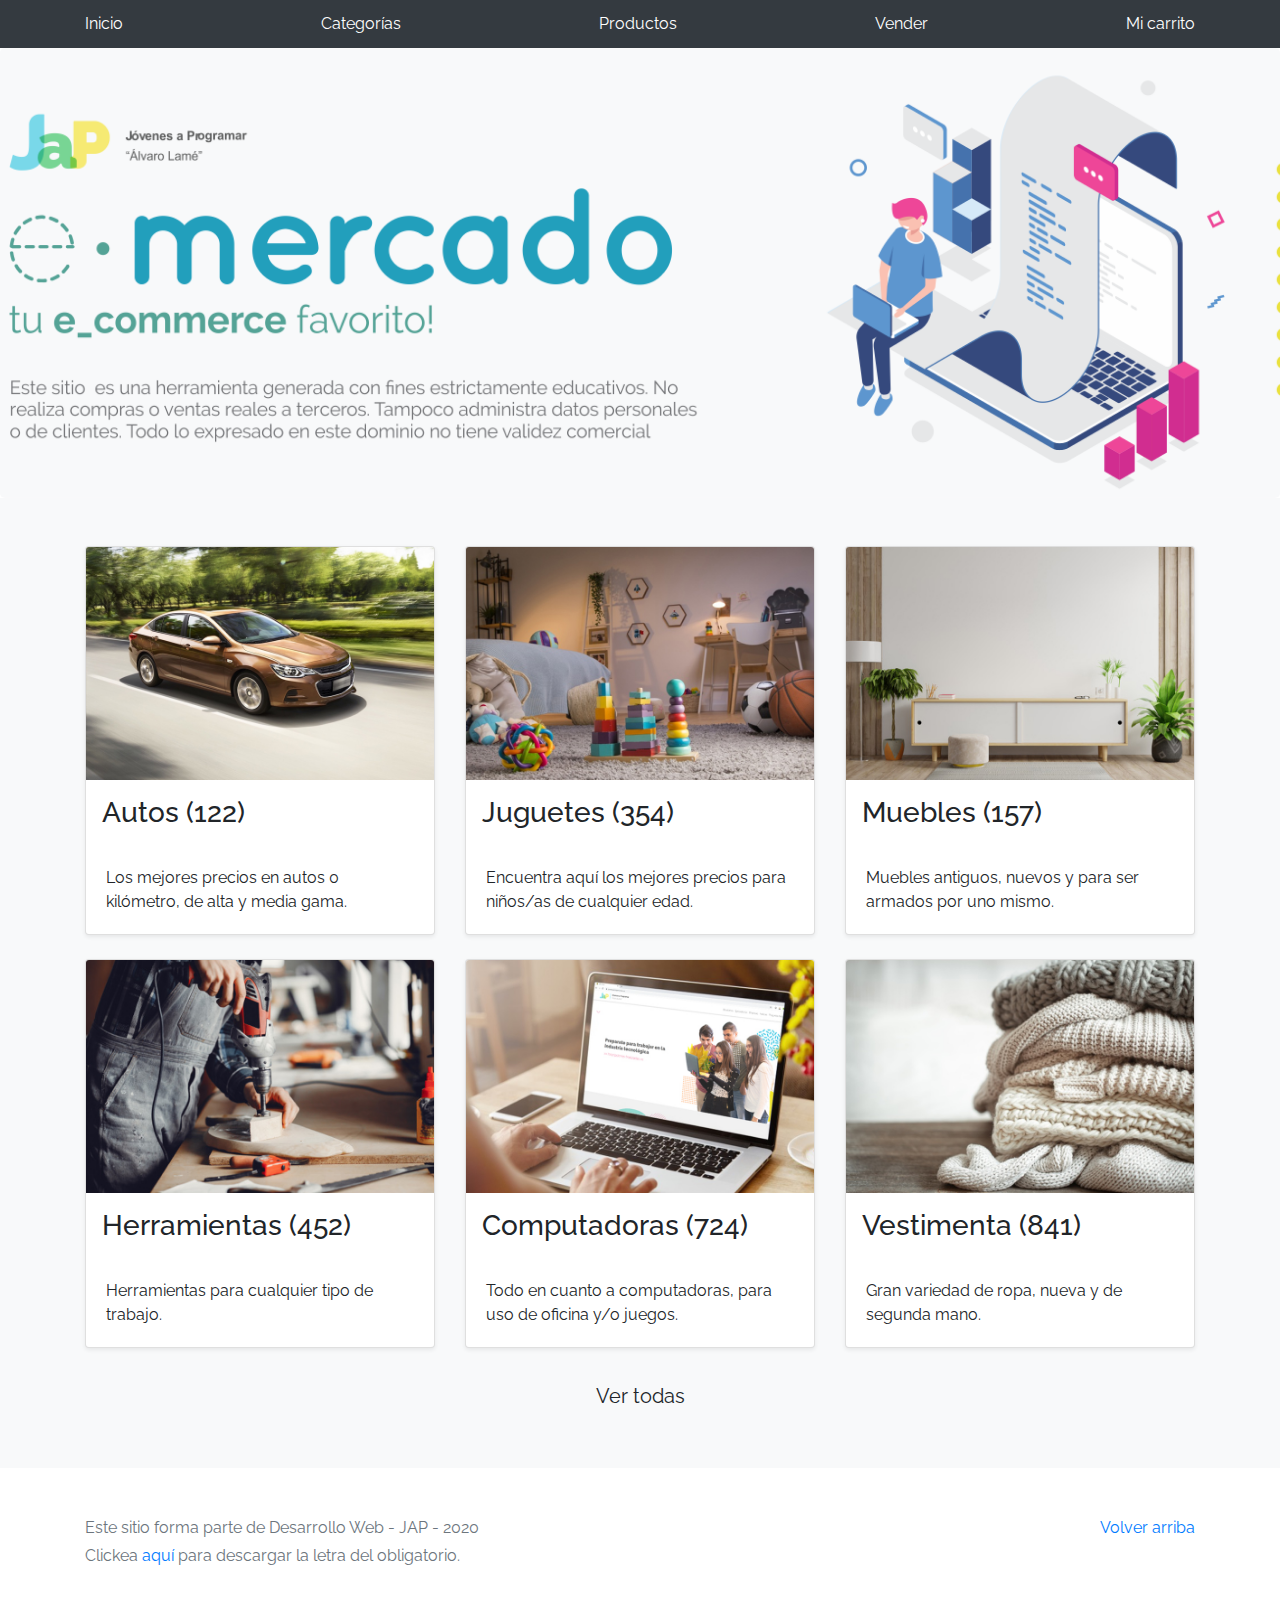
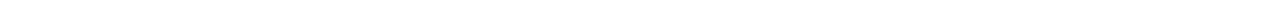
==== index.html @ 4fece2ce "1commit" ====
<!DOCTYPE html>
<!-- saved from url=(0049)https://getbootstrap.com/docs/4.3/examples/album/ -->
<html lang="en">
  <head>
    <meta http-equiv="Content-Type" content="text/html; charset=UTF-8">
    <meta name="viewport" content="width=device-width, initial-scale=1, shrink-to-fit=no">
    <meta name="description" content="">
    <title>eMercado - Todo lo que busques está aquí</title>

    <link rel="canonical" href="https://getbootstrap.com/docs/4.3/examples/album/">
    <link href="https://fonts.googleapis.com/css?family=Raleway:300,300i,400,400i,700,700i,900,900i" rel="stylesheet">
    <!-- Bootstrap core CSS -->
    <link href="css/bootstrap.min.css" rel="stylesheet">
    <link href="css/styles.css" rel="stylesheet">
  </head>
  <body>
    <nav class="site-header sticky-top py-1 bg-dark">
      <div class="container d-flex flex-column flex-md-row justify-content-between">
        <a class="py-2 d-none d-md-inline-block" href="index.html">Inicio</a>
        <a class="py-2 d-none d-md-inline-block" href="categories.html">Categorías</a>
        <a class="py-2 d-none d-md-inline-block" href="products.html">Productos</a>
        <a class="py-2 d-none d-md-inline-block" href="sell.html">Vender</a>
        <a class="py-2 d-none d-md-inline-block" href="cart.html">Mi carrito</a>
      </div>
    </nav>
    <main role="main">
      <section class="jumbotron text-center">
        <div class="m-5">
          <h1></h1>
        </div>
      </section>
      <div class="album py-5 bg-light">
        <div class="container">
          <div class="row">
            <div class="col-md-4">
              <a href="categories.html" class="card mb-4 shadow-sm custom-card">
                <img class="bd-placeholder-img card-img-top"  src="img/cat1.jpg">
                <h3 class="m-3">Autos (122)</h3>
                <div class="card-body">
                  <p class="card-text">Los mejores precios en autos 0 kilómetro, de alta y media gama.</p>
                </div>
              </a>
            </div>
            <div class="col-md-4">
                <a href="categories.html" class="card mb-4 shadow-sm custom-card">
                  <img class="bd-placeholder-img card-img-top" src="img/cat2.jpg">
                  <h3 class="m-3">Juguetes (354)</h3>
                  <div class="card-body">
                    <p class="card-text">Encuentra aquí los mejores precios para niños/as de cualquier edad.</p>
                  </div>
                </a>
            </div>
            <div class="col-md-4">
                <a href="categories.html" class="card mb-4 shadow-sm custom-card">
                  <img class="bd-placeholder-img card-img-top" src="img/cat3.jpg">
                  <h3 class="m-3">Muebles (157)</h3>
                  <div class="card-body">
                    <p class="card-text">Muebles antiguos, nuevos y para ser armados por uno mismo.</p>
                  </div>
                </a>
            </div>
            <div class="col-md-4">
                <a href="categories.html" class="card mb-4 shadow-sm custom-card">
                  <img class="bd-placeholder-img card-img-top" src="img/cat4.jpg">
                  <h3 class="m-3">Herramientas (452)</h3>
                  <div class="card-body">
                    <p class="card-text">Herramientas para cualquier tipo de trabajo.</p>
                  </div>
                </a>
            </div>
            <div class="col-md-4">
                <a href="categories.html" class="card mb-4 shadow-sm custom-card">
                  <img class="bd-placeholder-img card-img-top" src="img/cat5.jpg">
                  <h3 class="m-3">Computadoras (724)</h3>
                  <div class="card-body">
                    <p class="card-text">Todo en cuanto a computadoras, para uso de oficina y/o juegos.</p>
                  </div>
                </a>
            </div>
            <div class="col-md-4">
                <a href="categories.html" class="card mb-4 shadow-sm custom-card">
                  <img class="bd-placeholder-img card-img-top" src="img/cat6.jpg">
                  <h3 class="m-3">Vestimenta (841)</h3>
                  <div class="card-body">
                    <p class="card-text">Gran variedad de ropa, nueva y de segunda mano.</p>
                  </div>
                </a>
            </div>
          </div>
          <div class="row">
              <a type="button" class="btn btn-light btn-lg btn-block" href="categories.html">Ver todas</a>
          </div>
        </div>
      </div>
    </main>
    <footer class="text-muted">
      <div class="container">
        <p class="float-right">
          <a href="#">Volver arriba</a>
        </p>
        <p>Este sitio forma parte de Desarrollo Web - JAP - 2020</p>
        <p>Clickea <a target="_blank" href="Letra.pdf">aquí</a> para descargar la letra del obligatorio.</p>
      </div>
    </footer>
    <script src="js/jquery-3.4.1.min.js"></script>
    <script src="js/bootstrap.bundle.min.js"></script>
    <script src="js/init.js"></script>
  </body>
</html>
---- css/styles.css ----
.jumbotron, .card-body, .container, .site-header{
    font-family: 'Raleway', serif !important;
}

.jumbotron .display-4{
    font-weight: bold;
}

.jumbotron {
  height: 50vh;
  padding: 5em inherit;
  margin-bottom: 0;
  background-color: #53C0FB;
  background: url('../img/cover_back.png');
  background-size: cover;
  background-position: center;
  background-repeat: no-repeat;
  color: black;
  font-weight: bold;
}

@media (min-width: 768px) {
  .jumbotron {
    padding-top: 6rem;
    padding-bottom: 6rem;
  }
}

.jumbotron p:last-child {
  margin-bottom: 0;
}

.jumbotron-heading {
  font-weight: 300;
}

.jumbotron .container {
  max-width: 40rem;
  background-color: rgba(255, 255, 255, 0.5);
  border-radius: 10px;
  text-shadow: 1px 1px 2px grey;
}

.jumbotron .lead{
  font-size: 38px;
}

footer {
  padding-top: 3rem;
  padding-bottom: 3rem;
}

footer p {
  margin-bottom: .25rem;
}

.site-header a {
  color: white;
  transition: ease-in-out color .15s;
}

.light-text {
  color: white;
}

.site-header .dropdown-menu a {
  color: black;
}

.dropzone{
  border: 2px dashed #0087F7;
  border-radius: 5px;
  background: white;
}

.alert{
  position: fixed;
  top:80px;
  width: 50%;
  left: 50%;
  transform: translate(-50%, 0);
}

.lds-ring {
  display: inline-block;
  position: relative;
  width: 64px;
  height: 64px;
  top:50%;
  left: 50%;
}
.lds-ring div {
  box-sizing: border-box;
  display: block;
  position: absolute;
  width: 51px;
  height: 51px;
  margin: 6px;
  border: 6px solid #fff;
  border-radius: 50%;
  animation: lds-ring 1.2s cubic-bezier(0.5, 0, 0.5, 1) infinite;
  border-color: #fff transparent transparent transparent;
}
.lds-ring div:nth-child(1) {
  animation-delay: -0.45s;
}
.lds-ring div:nth-child(2) {
  animation-delay: -0.3s;
}
.lds-ring div:nth-child(3) {
  animation-delay: -0.15s;
}
@keyframes lds-ring {
  0% {
    transform: rotate(0deg);
  }
  100% {
    transform: rotate(360deg);
  }
}

#spinner-wrapper{
  position: fixed;
  background-color: rgba(0,0,0,0.5);
  width:100%;
  height: 100%;
  top:0;
  left:0;
  z-index: 1021;
  display: none;
}

a.custom-card,
a.custom-card:hover {
  color: inherit;
  text-decoration: inherit;
}

.checked {
  color: orange;
}
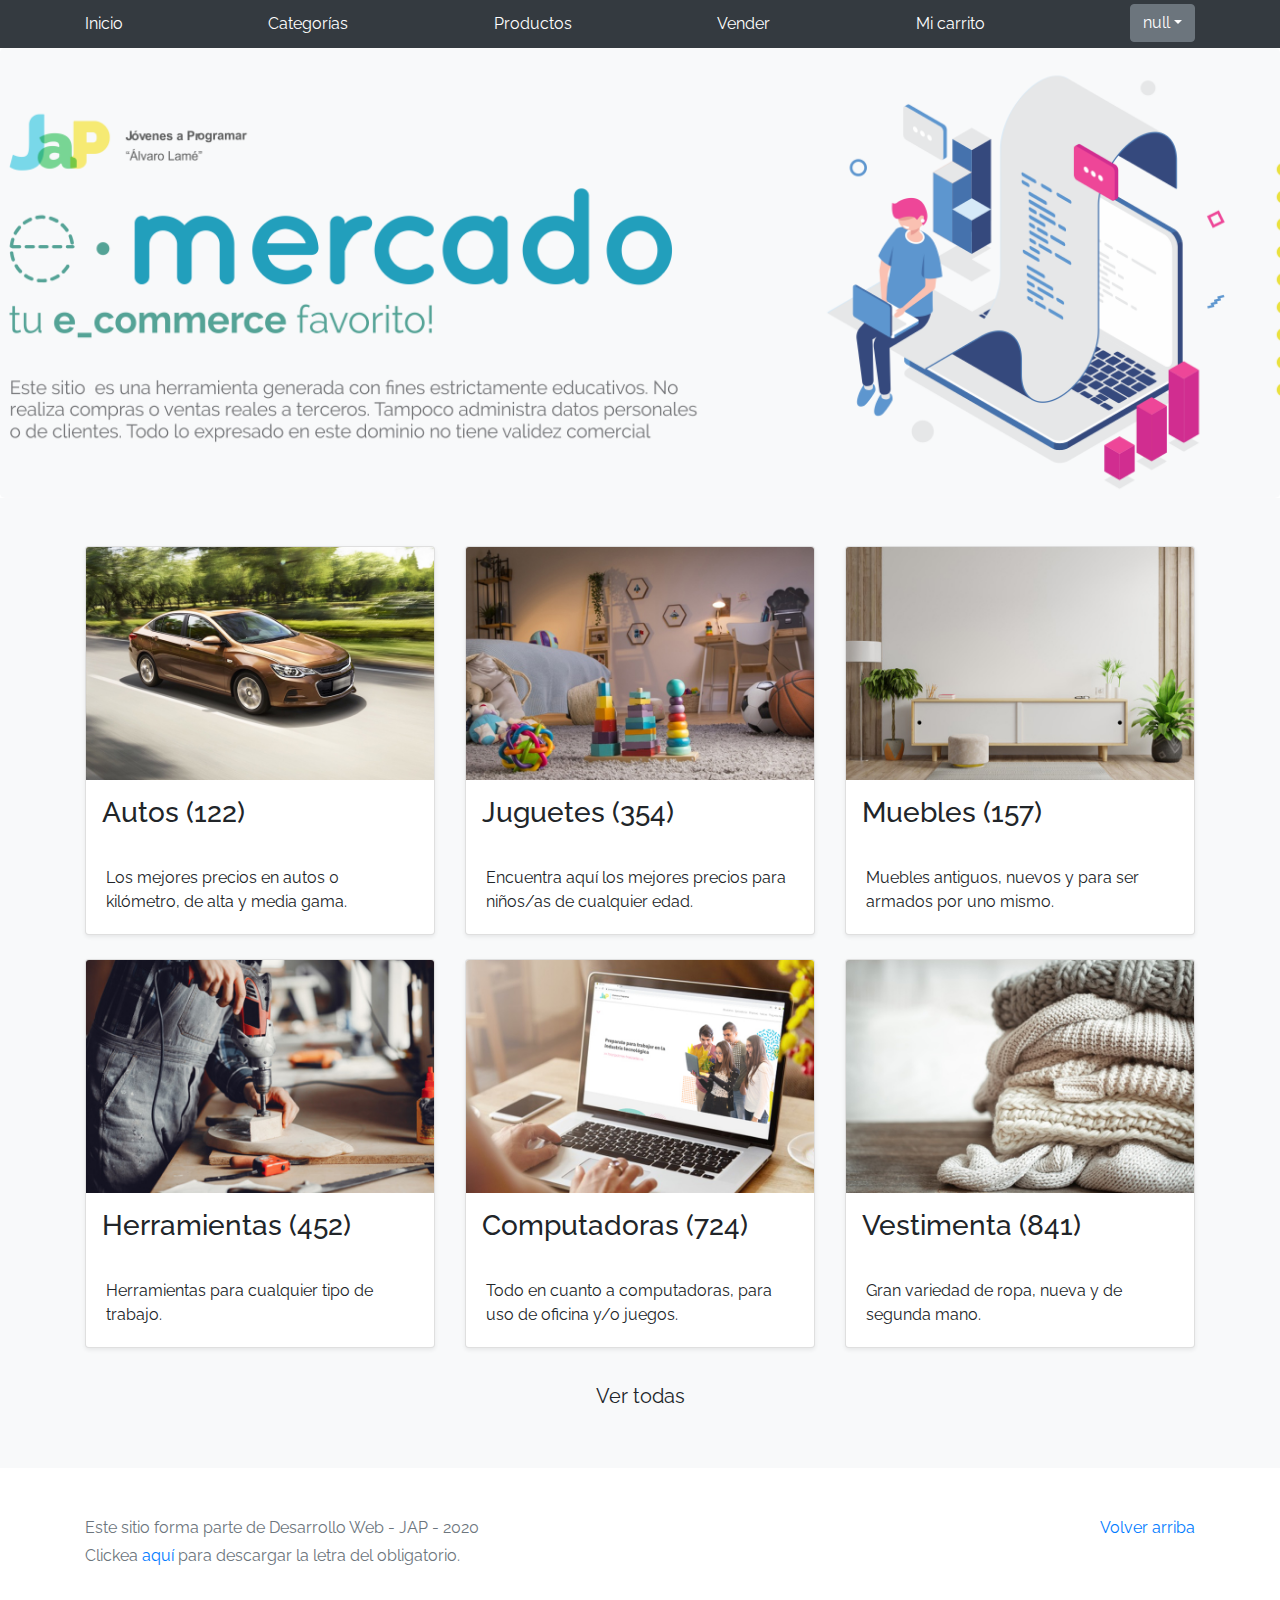
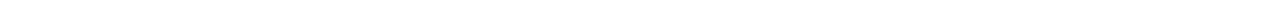
==== commit 151385f8: "commit" ====
--- a/index.html
+++ b/index.html
@@ -21,7 +21,15 @@
         <a class="py-2 d-none d-md-inline-block" href="products.html">Productos</a>
         <a class="py-2 d-none d-md-inline-block" href="sell.html">Vender</a>
         <a class="py-2 d-none d-md-inline-block" href="cart.html">Mi carrito</a>
-      </div>
+        <div class="dropdown">
+          <a id="nombreUsuario" class="btn btn-secondary dropdown-toggle" href="#" role="button" id="dropdownMenuLink" data-toggle="dropdown" aria-haspopup="true" aria-expanded="false"></a>
+          <div class="dropdown-menu" aria-labelledby="dropdownMenuLink">
+            <a class="dropdown-item" href="#">Perfil</a>
+            <a class="dropdown-item" href="#">Mis compras</a>
+            <a class="dropdown-item" href="#">Cerrar Sesión</a>
+          </div>
+        </div>
+        </div>
     </nav>
     <main role="main">
       <section class="jumbotron text-center">
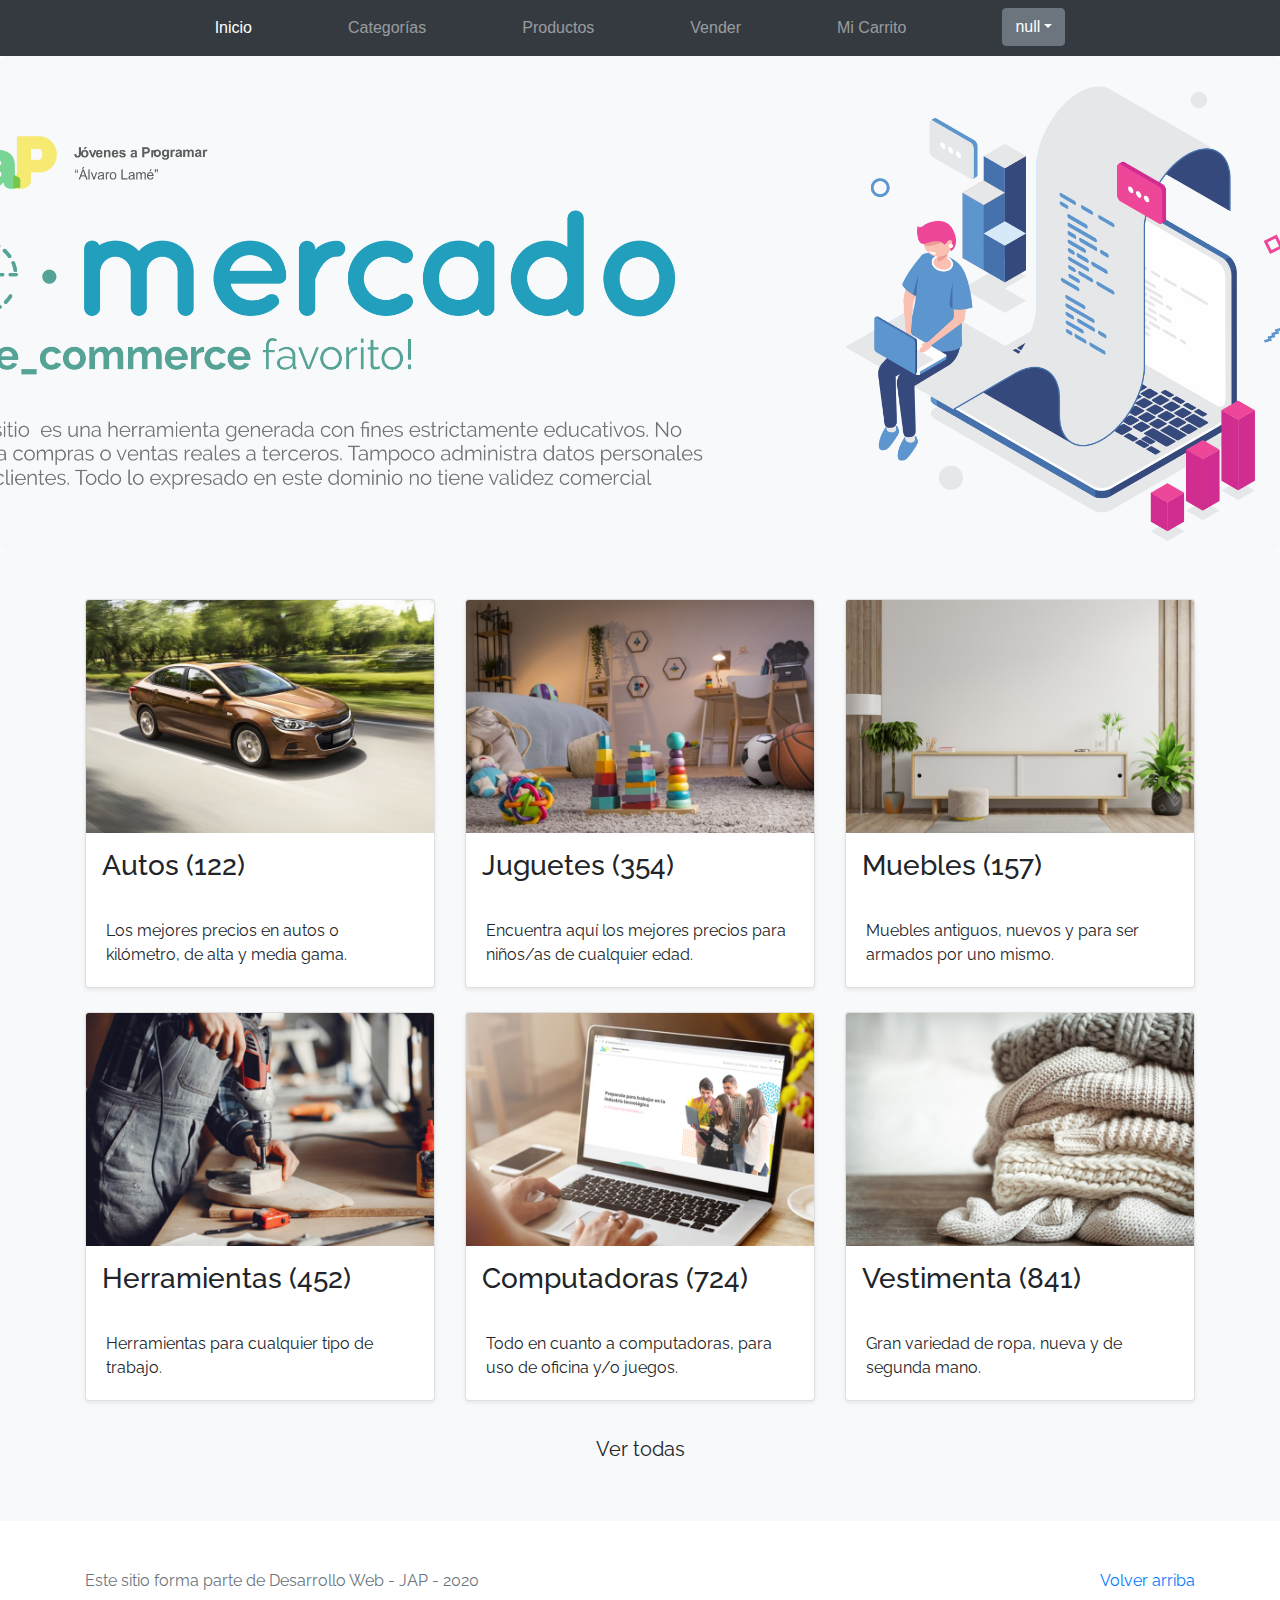
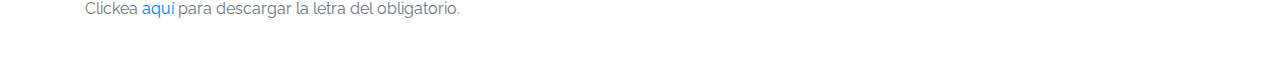
==== commit 1984870f: "19-9 commit" ====
--- a/index.html
+++ b/index.html
@@ -1,38 +1,49 @@
 <!DOCTYPE html>
-<!-- saved from url=(0049)https://getbootstrap.com/docs/4.3/examples/album/ -->
 <html lang="en">
-  <head>
+  
+<head>
+    <!-- Meta tags -->
     <meta http-equiv="Content-Type" content="text/html; charset=UTF-8">
     <meta name="viewport" content="width=device-width, initial-scale=1, shrink-to-fit=no">
     <meta name="description" content="">
+    
     <title>eMercado - Todo lo que busques está aquí</title>
 
     <link rel="canonical" href="https://getbootstrap.com/docs/4.3/examples/album/">
+    
+    <!-- Google fonts -->
     <link href="https://fonts.googleapis.com/css?family=Raleway:300,300i,400,400i,700,700i,900,900i" rel="stylesheet">
+    
     <!-- Bootstrap core CSS -->
     <link href="css/bootstrap.min.css" rel="stylesheet">
     <link href="css/styles.css" rel="stylesheet">
   </head>
+  
   <body>
-    <nav class="site-header sticky-top py-1 bg-dark">
-      <div class="container d-flex flex-column flex-md-row justify-content-between">
-        <a class="py-2 d-none d-md-inline-block" href="index.html">Inicio</a>
-        <a class="py-2 d-none d-md-inline-block" href="categories.html">Categorías</a>
-        <a class="py-2 d-none d-md-inline-block" href="products.html">Productos</a>
-        <a class="py-2 d-none d-md-inline-block" href="sell.html">Vender</a>
-        <a class="py-2 d-none d-md-inline-block" href="cart.html">Mi carrito</a>
-        <div class="dropdown">
-          <a id="nombreUsuario" class="btn btn-secondary dropdown-toggle" href="#" role="button" id="dropdownMenuLink" data-toggle="dropdown" aria-haspopup="true" aria-expanded="false"></a>
-          <div class="dropdown-menu" aria-labelledby="dropdownMenuLink">
-            <a class="dropdown-item" href="#">Perfil</a>
-            <a class="dropdown-item" href="#">Mis compras</a>
-            <a class="dropdown-item" href="#">Cerrar Sesión</a>
-          </div>
+    <nav class="navbar navbar-expand-lg navbar-dark bg-dark sticky-top">
+      <button class="navbar-toggler" type="button" data-toggle="collapse" data-target="#navbarNavAltMarkup" aria-controls="navbarNavAltMarkup" aria-expanded="false" aria-label="Toggle navigation">
+        <span class="navbar-toggler-icon"></span>
+      </button>
+      <div class="collapse navbar-collapse" id="navbarNavAltMarkup">
+        <div class="navbar-nav mr-auto ml-auto pr-5 pl-5 text-center">
+          <a class="nav-item nav-link active pr-5 pl-5" href="index.html">Inicio</a>
+          <a class="nav-item nav-link pr-5 pl-5" href="categories.html">Categorías</a>
+          <a class="nav-item nav-link pr-5 pl-5" href="products.html">Productos</a>
+          <a class="nav-item nav-link pr-5 pl-5" href="sell.html">Vender</a>
+          <a class="nav-item nav-link pr-5 pl-5" href="cart.html">Mi Carrito</a>
+          <div class="dropdown pr-5 pl-5">
+            <a id="nombreUsuario" class="btn btn-secondary dropdown-toggle" href="#" role="button" id="dropdownMenuLink" data-toggle="dropdown" aria-haspopup="true" aria-expanded="false"></a>
+            <div class="dropdown-menu mr-auto" aria-labelledby="dropdownMenuLink">
+              <a class="dropdown-item" href="#">Perfil</a>
+              <a class="dropdown-item" href="#">Mis compras</a>
+              <a class="dropdown-item" href="#">Cerrar Sesión</a>
+            </div>
         </div>
-        </div>
+      </div>
+      </div>
     </nav>
     <main role="main">
-      <section class="jumbotron text-center">
+      <section class="jumbotron text-center img-fluid">
         <div class="m-5">
           <h1></h1>
         </div>
--- a/css/styles.css
+++ b/css/styles.css
@@ -1,13 +1,14 @@
 .jumbotron, .card-body, .container, .site-header{
-    font-family: 'Raleway', serif !important;
+    font-family: 'Raleway', serif !important; 
 }
 
 .jumbotron .display-4{
     font-weight: bold;
 }
 
+
 .jumbotron {
-  height: 50vh;
+  height: 55vh;
   padding: 5em inherit;
   margin-bottom: 0;
   background-color: #53C0FB;
@@ -18,6 +19,16 @@
   color: black;
   font-weight: bold;
 }
+.portfolio-details {
+  position: absolute;
+  bottom: 25px;
+  left: 25px;
+  z-index: 9000;
+}
+
+.portfolio-details a p{
+  color: white;
+}
 
 @media (min-width: 768px) {
   .jumbotron {
@@ -25,6 +36,7 @@
     padding-bottom: 6rem;
   }
 }
+
 
 .jumbotron p:last-child {
   margin-bottom: 0;
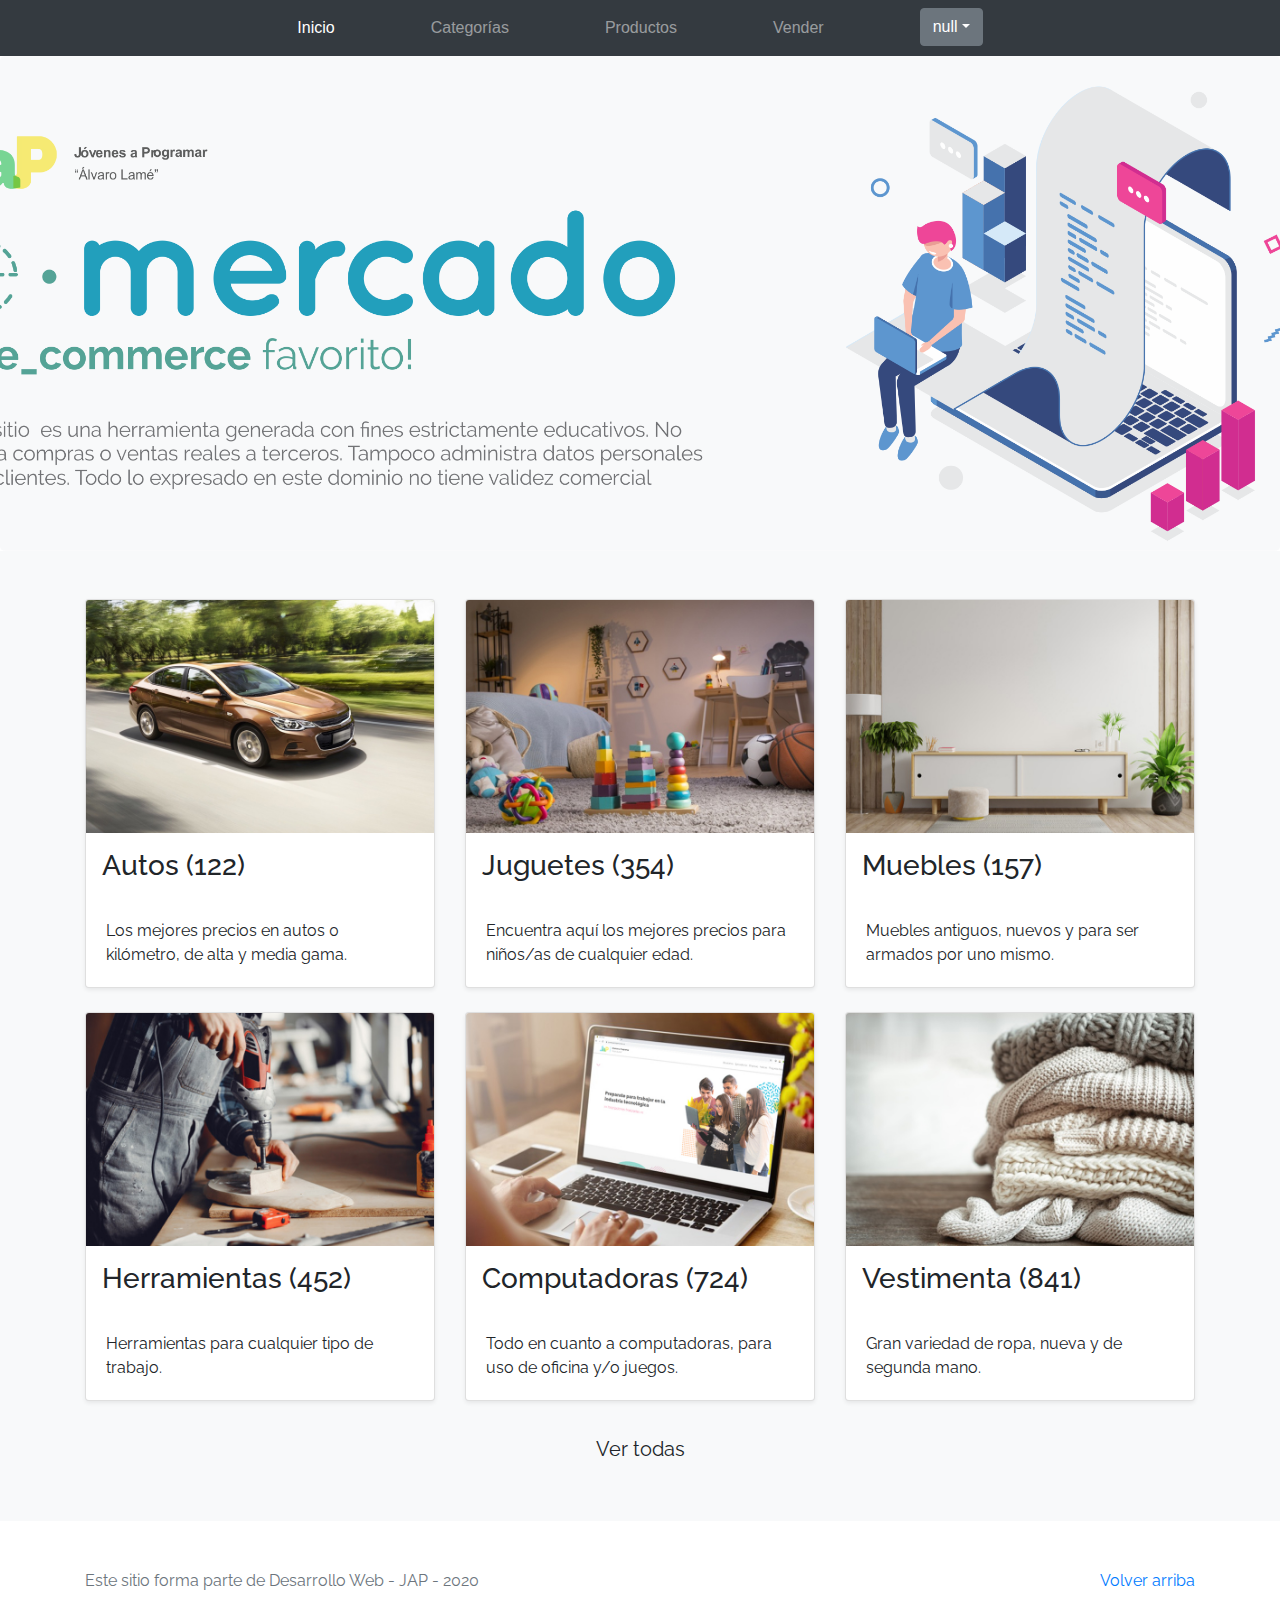
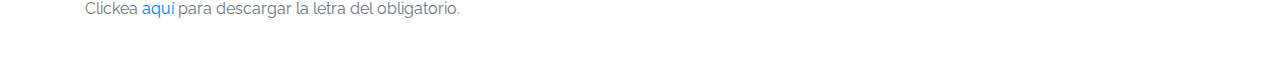
==== commit 5c4c3b59: "03/10/21" ====
--- a/index.html
+++ b/index.html
@@ -17,9 +17,10 @@
     <!-- Bootstrap core CSS -->
     <link href="css/bootstrap.min.css" rel="stylesheet">
     <link href="css/styles.css" rel="stylesheet">
-  </head>
+</head>
   
-  <body>
+<body>
+<!-- Nav Bar -->
     <nav class="navbar navbar-expand-lg navbar-dark bg-dark sticky-top">
       <button class="navbar-toggler" type="button" data-toggle="collapse" data-target="#navbarNavAltMarkup" aria-controls="navbarNavAltMarkup" aria-expanded="false" aria-label="Toggle navigation">
         <span class="navbar-toggler-icon"></span>
@@ -30,18 +31,18 @@
           <a class="nav-item nav-link pr-5 pl-5" href="categories.html">Categorías</a>
           <a class="nav-item nav-link pr-5 pl-5" href="products.html">Productos</a>
           <a class="nav-item nav-link pr-5 pl-5" href="sell.html">Vender</a>
-          <a class="nav-item nav-link pr-5 pl-5" href="cart.html">Mi Carrito</a>
           <div class="dropdown pr-5 pl-5">
             <a id="nombreUsuario" class="btn btn-secondary dropdown-toggle" href="#" role="button" id="dropdownMenuLink" data-toggle="dropdown" aria-haspopup="true" aria-expanded="false"></a>
             <div class="dropdown-menu mr-auto" aria-labelledby="dropdownMenuLink">
-              <a class="dropdown-item" href="#">Perfil</a>
-              <a class="dropdown-item" href="#">Mis compras</a>
-              <a class="dropdown-item" href="#">Cerrar Sesión</a>
+              <a class="dropdown-item" href="my-profile.html">Perfil</a>
+              <a class="dropdown-item" href="cart.html">Mi Carrito</a>
+              <a id="signOut" class="dropdown-item">Cerrar Sesión</a>
             </div>
         </div>
       </div>
       </div>
     </nav>
+<!-- Página Principal -->
     <main role="main">
       <section class="jumbotron text-center img-fluid">
         <div class="m-5">
@@ -112,6 +113,7 @@
         </div>
       </div>
     </main>
+<!-- Footer-->
     <footer class="text-muted">
       <div class="container">
         <p class="float-right">
--- a/css/styles.css
+++ b/css/styles.css
@@ -1,5 +1,6 @@
+
 .jumbotron, .card-body, .container, .site-header{
-    font-family: 'Raleway', serif !important; 
+    font-family: 'Raleway', serif !important;
 }
 
 .jumbotron .display-4{
@@ -150,4 +151,5 @@
 
 .checked {
   color: orange;
-}+}
+
